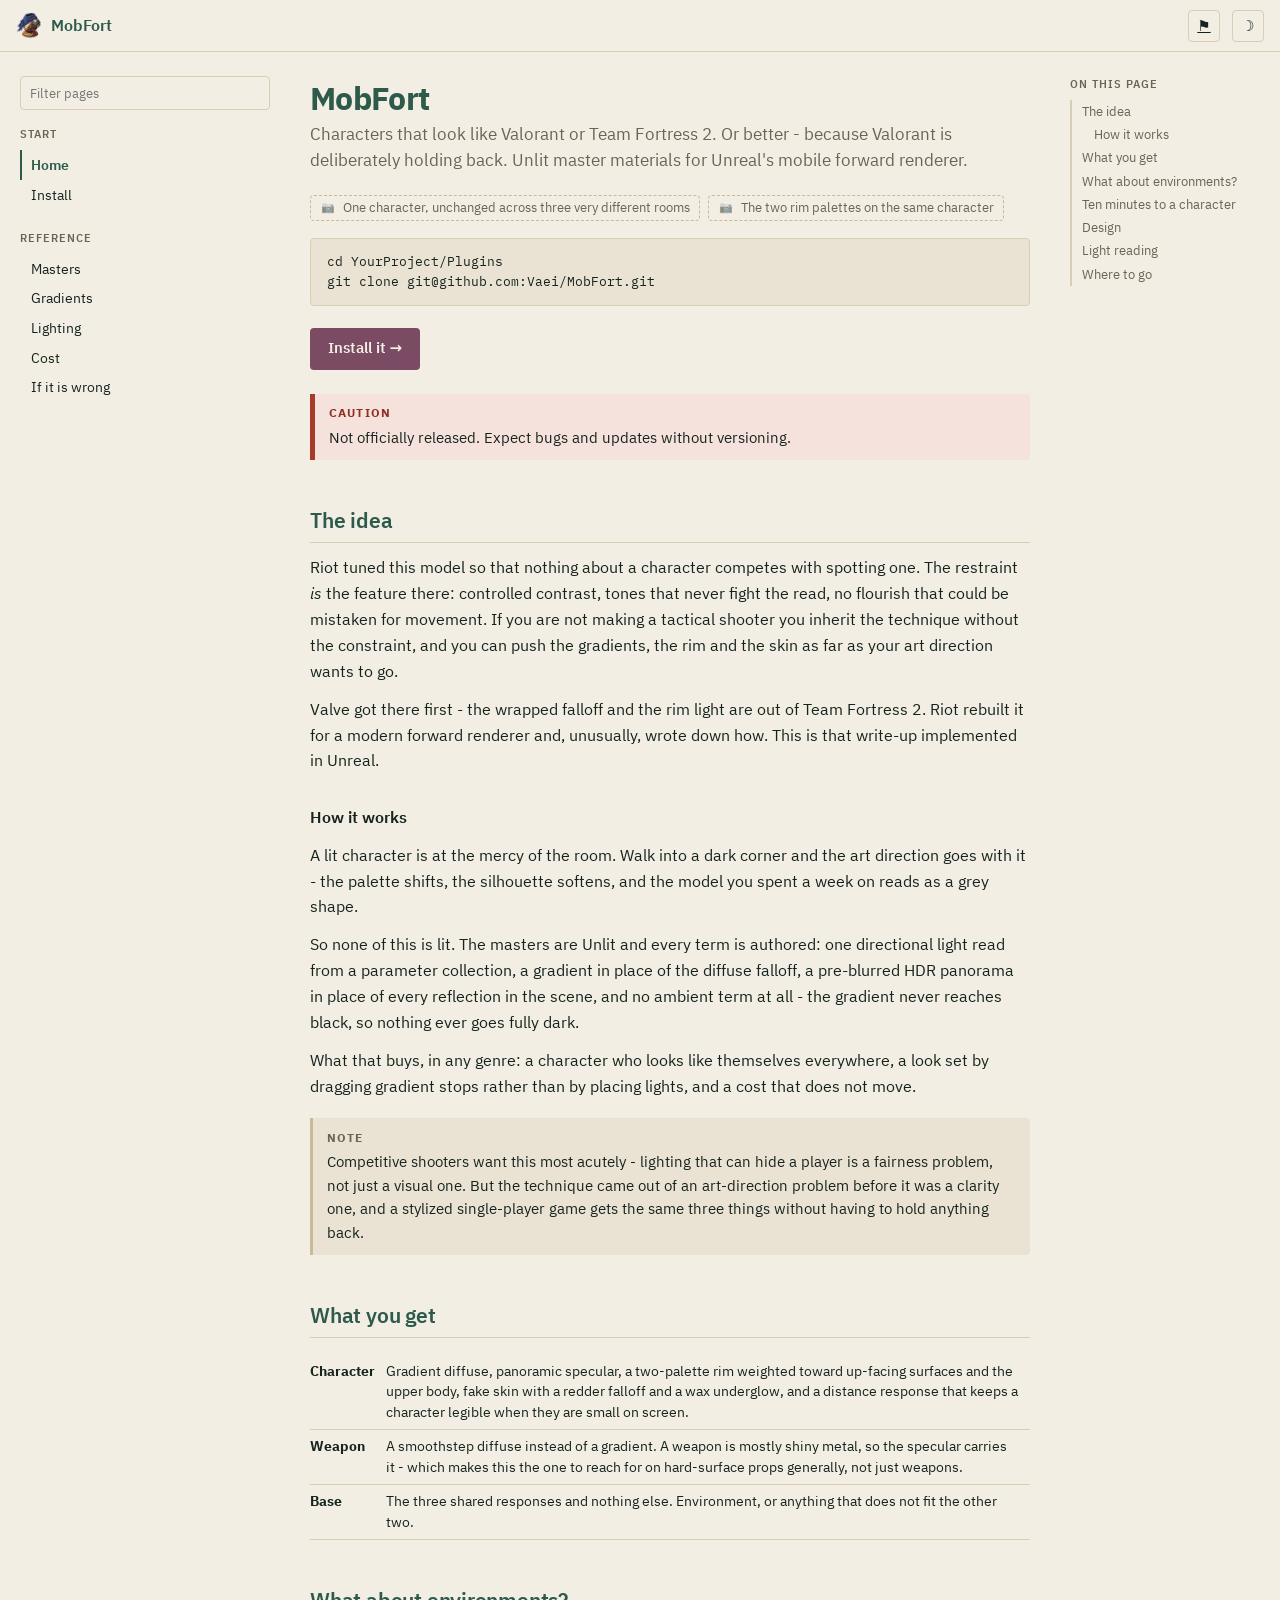
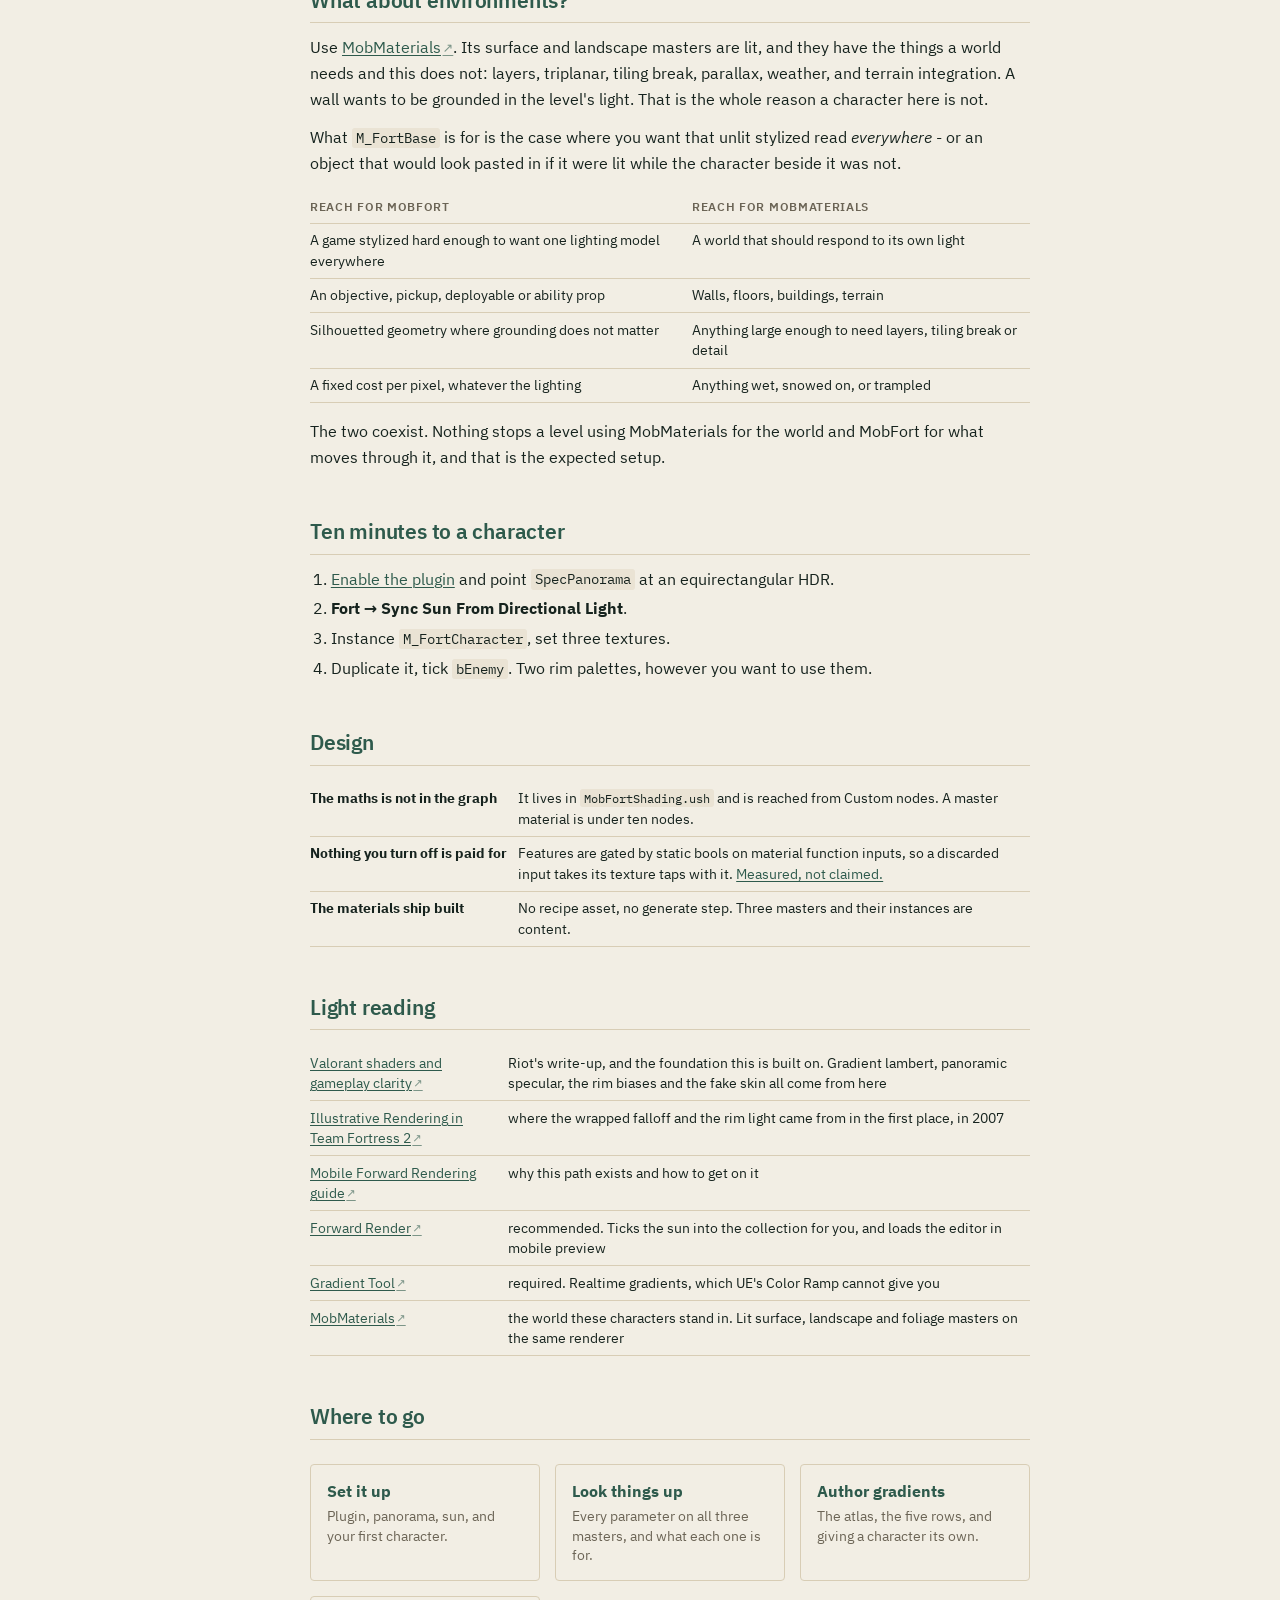
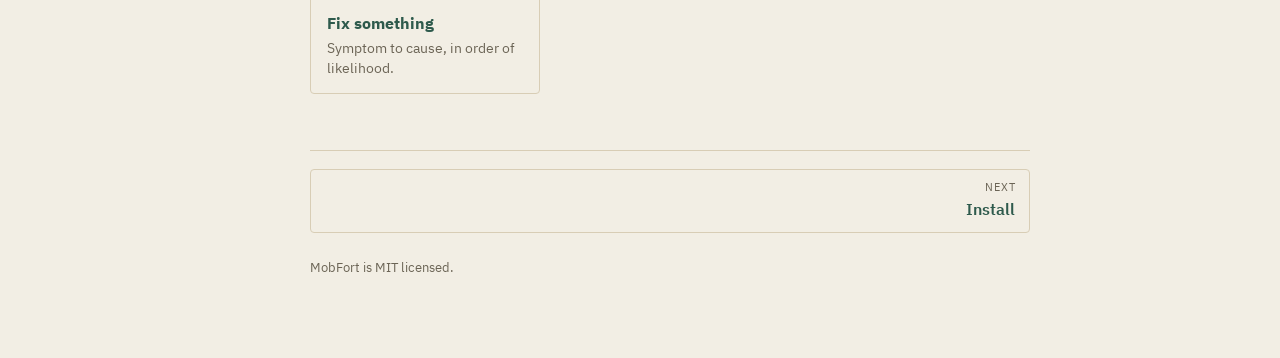
==== docs/index.html @ 9f0557b2 "first commit" ====
<!doctype html>
<html lang="en">
<head>
<meta charset="utf-8">
<meta name="viewport" content="width=device-width,initial-scale=1">
<title>MobFort</title>
<link rel="icon" href="assets/icon.png">
<link rel="stylesheet" href="assets/docs.css">
<script>try{var t=localStorage.getItem('mob-theme');document.documentElement.dataset.theme=t||(matchMedia('(prefers-color-scheme:dark)').matches?'dark':'light')}catch(e){}</script>
<script src="assets/site.js" defer></script>
<script src="assets/docs.js" defer></script>
</head>
<body>
<main>

<h1>MobFort</h1>
<p class="lede">Characters that look like Valorant or Team Fortress 2. Or better - because Valorant is deliberately holding back. Unlit master materials for Unreal's mobile forward renderer.</p>

<div data-shots="index.hero, index.rim"></div>

<pre><code>cd YourProject/Plugins
git clone git@github.com:Vaei/MobFort.git</code></pre>

<p><a class="cta" href="install.html">Install it &rarr;</a></p>

<div class="caution">
Not officially released. Expect bugs and updates without versioning.
</div>

<h2>The idea</h2>

<p>Riot tuned this model so that nothing about a character competes with spotting one. The restraint <i>is</i> the feature there: controlled contrast, tones that never fight the read, no flourish that could be mistaken for movement. If you are not making a tactical shooter you inherit the technique without the constraint, and you can push the gradients, the rim and the skin as far as your art direction wants to go.</p>

<p>Valve got there first - the wrapped falloff and the rim light are out of Team Fortress 2. Riot rebuilt it for a modern forward renderer and, unusually, wrote down how. This is that write-up implemented in Unreal.</p>

<h3>How it works</h3>

<p>A lit character is at the mercy of the room. Walk into a dark corner and the art direction goes with it - the palette shifts, the silhouette softens, and the model you spent a week on reads as a grey shape.</p>

<p>So none of this is lit. The masters are Unlit and every term is authored: one directional light read from a parameter collection, a gradient in place of the diffuse falloff, a pre-blurred HDR panorama in place of every reflection in the scene, and no ambient term at all - the gradient never reaches black, so nothing ever goes fully dark.</p>

<p>What that buys, in any genre: a character who looks like themselves everywhere, a look set by dragging gradient stops rather than by placing lights, and a cost that does not move.</p>

<div class="note">
Competitive shooters want this most acutely - lighting that can hide a player is a fairness problem, not just a visual one. But the technique came out of an art-direction problem before it was a clarity one, and a stylized single-player game gets the same three things without having to hold anything back.
</div>

<h2>What you get</h2>

<div class="tw"><table>
<tr><td><b>Character</b></td><td>Gradient diffuse, panoramic specular, a two-palette rim weighted toward up-facing surfaces and the upper body, fake skin with a redder falloff and a wax underglow, and a distance response that keeps a character legible when they are small on screen.</td></tr>
<tr><td><b>Weapon</b></td><td>A smoothstep diffuse instead of a gradient. A weapon is mostly shiny metal, so the specular carries it - which makes this the one to reach for on hard-surface props generally, not just weapons.</td></tr>
<tr><td><b>Base</b></td><td>The three shared responses and nothing else. Environment, or anything that does not fit the other two.</td></tr>
</table></div>

<h2>What about environments?</h2>

<p>Use <a href="https://github.com/Vaei/MobMaterials">MobMaterials</a>. Its surface and landscape masters are lit, and they have the things a world needs and this does not: layers, triplanar, tiling break, parallax, weather, and terrain integration. A wall wants to be grounded in the level's light. That is the whole reason a character here is not.</p>

<p>What <code>M_FortBase</code> is for is the case where you want that unlit stylized read <i>everywhere</i> - or an object that would look pasted in if it were lit while the character beside it was not.</p>

<div class="tw"><table class="free">
<thead><tr><th>Reach for MobFort</th><th>Reach for MobMaterials</th></tr></thead>
<tbody>
<tr><td>A game stylized hard enough to want one lighting model everywhere</td><td>A world that should respond to its own light</td></tr>
<tr><td>An objective, pickup, deployable or ability prop</td><td>Walls, floors, buildings, terrain</td></tr>
<tr><td>Silhouetted geometry where grounding does not matter</td><td>Anything large enough to need layers, tiling break or detail</td></tr>
<tr><td>A fixed cost per pixel, whatever the lighting</td><td>Anything wet, snowed on, or trampled</td></tr>
</tbody>
</table></div>

<p>The two coexist. Nothing stops a level using MobMaterials for the world and MobFort for what moves through it, and that is the expected setup.</p>

<h2>Ten minutes to a character</h2>

<ol>
<li><a href="install.html">Enable the plugin</a> and point <code>SpecPanorama</code> at an equirectangular HDR.</li>
<li><b>Fort &rarr; Sync Sun From Directional Light</b>.</li>
<li>Instance <code>M_FortCharacter</code>, set three textures.</li>
<li>Duplicate it, tick <code>bEnemy</code>. Two rim palettes, however you want to use them.</li>
</ol>

<h2>Design</h2>

<div class="tw"><table>
<tr><td><b>The maths is not in the graph</b></td><td>It lives in <code>MobFortShading.ush</code> and is reached from Custom nodes. A master material is under ten nodes.</td></tr>
<tr><td><b>Nothing you turn off is paid for</b></td><td>Features are gated by static bools on material function inputs, so a discarded input takes its texture taps with it. <a href="performance.html">Measured, not claimed.</a></td></tr>
<tr><td><b>The materials ship built</b></td><td>No recipe asset, no generate step. Three masters and their instances are content.</td></tr>
</table></div>

<h2>Light reading</h2>

<div class="tw"><table class="free">
<tr><td><a href="https://technology.riotgames.com/news/valorant-shaders-and-gameplay-clarity">Valorant shaders and gameplay clarity</a></td><td>Riot's write-up, and the foundation this is built on. Gradient lambert, panoramic specular, the rim biases and the fake skin all come from here</td></tr>
<tr><td><a href="https://steamcdn-a.akamaihd.net/apps/valve/2007/NPAR07_IllustrativeRenderingInTeamFortress2.pdf">Illustrative Rendering in Team Fortress 2</a></td><td>where the wrapped falloff and the rim light came from in the first place, in 2007</td></tr>
<tr><td><a href="https://blog.daftsoftware.com/unreal-perf-maxing/">Mobile Forward Rendering guide</a></td><td>why this path exists and how to get on it</td></tr>
<tr><td><a href="https://github.com/Vaei/ForwardRender">Forward Render</a></td><td>recommended. Ticks the sun into the collection for you, and loads the editor in mobile preview</td></tr>
<tr><td><a href="https://github.com/Vaei/GradientTool">Gradient Tool</a></td><td>required. Realtime gradients, which UE's Color Ramp cannot give you</td></tr>
<tr><td><a href="https://github.com/Vaei/MobMaterials">MobMaterials</a></td><td>the world these characters stand in. Lit surface, landscape and foliage masters on the same renderer</td></tr>
</table></div>

<h2>Where to go</h2>

<div class="doors">
<a class="door" href="install.html"><b>Set it up</b><span>Plugin, panorama, sun, and your first character.</span></a>
<a class="door" href="masters.html"><b>Look things up</b><span>Every parameter on all three masters, and what each one is for.</span></a>
<a class="door" href="gradients.html"><b>Author gradients</b><span>The atlas, the five rows, and giving a character its own.</span></a>
<a class="door" href="troubleshooting.html"><b>Fix something</b><span>Symptom to cause, in order of likelihood.</span></a>
</div>

</main>
</body>
</html>
---- docs/assets/docs.css ----
/* Copyright (c) Jared Taylor. All Rights Reserved */

/* IBM Plex, Latin subset, SIL OFL 1.1 - see fonts/OFL.txt.
   Shipped rather than fetched, because the site has to work from file:// with no network. */
@font-face { font-family: Plex; font-style: normal; font-weight: 400; font-display: swap; src: url(fonts/IBMPlexSans-Regular.woff2) format('woff2'); }
@font-face { font-family: Plex; font-style: italic; font-weight: 400; font-display: swap; src: url(fonts/IBMPlexSans-Italic.woff2) format('woff2'); }
@font-face { font-family: Plex; font-style: normal; font-weight: 500; font-display: swap; src: url(fonts/IBMPlexSans-Medium.woff2) format('woff2'); }
@font-face { font-family: Plex; font-style: normal; font-weight: 600; font-display: swap; src: url(fonts/IBMPlexSans-SemiBold.woff2) format('woff2'); }
@font-face { font-family: Plex; font-style: normal; font-weight: 700; font-display: swap; src: url(fonts/IBMPlexSans-Bold.woff2) format('woff2'); }
@font-face { font-family: PlexMono; font-style: normal; font-weight: 400; font-display: swap; src: url(fonts/IBMPlexMono-Regular.woff2) format('woff2'); }
@font-face { font-family: PlexMono; font-style: normal; font-weight: 600; font-display: swap; src: url(fonts/IBMPlexMono-SemiBold.woff2) format('woff2'); }

/* Palette roles. Paper is the page, ink is the text, pine is structure,
   sand fills the gaps, plum is spent once per page on the action worth clicking. */
:root {
	--paper: #F2EEE4;
	--ink: #16231E;
	--pine: #2E5A4C;
	--sand: #C9B99B;
	--plum: #7B4A63;

	--c-page: var(--paper);
	--c-text: var(--ink);
	--c-struct: var(--pine);
	--c-action: var(--plum);
	--line: #D8CDB5;
	--dim: #6B6455;
	--fill: #EAE3D4;
	--fill-deep: #E1D8C5;

	/* A severity ramp: sand, pine, plum, then two that leave the palette because
	   a hazard reading as structure is a hazard nobody stops at. */
	--plum-ink: #6B3F55;
	--plum-fill: #EFE4E8;
	--amber: #B57A16;
	--amber-ink: #8A5C10;
	--amber-fill: #F6EAD1;
	--rust: #A83A2C;
	--rust-ink: #8E2F23;
	--rust-fill: #F6E2DD;

	--rail: 250px;
	--toc: 190px;
	--measure: 74ch;
	--radius: 4px;
	--mono: PlexMono, ui-monospace, "Cascadia Mono", "SF Mono", Menlo, Consolas, monospace;
	--sans: Plex, ui-sans-serif, system-ui, "Segoe UI", Roboto, sans-serif;
}

:root[data-theme="dark"] {
	--c-page: #16231E;
	--c-text: #F2EEE4;
	--c-struct: #5E9C86;
	--c-action: #C08BA5;
	--line: #2C4038;
	--dim: #9A907C;
	--fill: #1C2C26;
	--fill-deep: #22352D;

	--plum-ink: #C08BA5;
	--plum-fill: #2A1F26;
	--amber: #D9A441;
	--amber-ink: #E0B25C;
	--amber-fill: #2C2617;
	--rust: #E0736A;
	--rust-ink: #E88A80;
	--rust-fill: #2E1E1C;
}

*, *::before, *::after { box-sizing: border-box; }

html { scroll-behavior: smooth; scroll-padding-top: 5rem; }
@media (prefers-reduced-motion: reduce) { html { scroll-behavior: auto; } }

body {
	margin: 0;
	background: var(--c-page);
	color: var(--c-text);
	font: 400 16px/1.62 var(--sans);
	-webkit-text-size-adjust: 100%;
}

/* ---------------------------------------------------------------- header */

.top {
	position: sticky;
	top: 0;
	z-index: 40;
	display: flex;
	align-items: center;
	gap: .75rem;
	height: 3.25rem;
	padding: 0 1rem;
	background: var(--c-page);
	border-bottom: 1px solid var(--line);
}

.top a.brand {
	display: flex;
	align-items: center;
	gap: .5rem;
	font-weight: 600;
	letter-spacing: -.01em;
	color: var(--c-struct);
	text-decoration: none;
}

.top .brand img { width: 27px; height: 27px; }
.top .spacer { flex: 1; }

.iconbtn {
	display: inline-flex;
	align-items: center;
	justify-content: center;
	width: 2rem;
	height: 2rem;
	padding: 0;
	border: 1px solid var(--line);
	border-radius: var(--radius);
	background: transparent;
	color: var(--c-text);
	font: inherit;
	font-size: 15px;
	line-height: 1;
	cursor: pointer;
}

.iconbtn:hover { background: var(--fill); border-color: var(--c-struct); }
.iconbtn.menu { display: none; }

/* ---------------------------------------------------------------- layout */

.shell {
	display: grid;
	grid-template-columns: var(--rail) minmax(0, 1fr) var(--toc);
	gap: 0 2.5rem;
	max-width: 1500px;
	margin: 0 auto;
	padding: 0 1.25rem;
	align-items: start;
}

nav.rail, aside.toc {
	position: sticky;
	top: 3.25rem;
	max-height: calc(100vh - 3.25rem);
	overflow-y: auto;
	padding: 1.5rem 0 3rem;
	scrollbar-width: thin;
}

main {
	min-width: 0;
	max-width: var(--measure);
	padding: 1.75rem 0 5rem;
}

/* ------------------------------------------------------------------ rail */

.rail .filter {
	width: 100%;
	margin-bottom: 1rem;
	padding: .35rem .55rem;
	border: 1px solid var(--line);
	border-radius: var(--radius);
	background: var(--c-page);
	color: var(--c-text);
	font: inherit;
	font-size: 13px;
}

.rail .filter:focus { outline: 2px solid var(--c-struct); outline-offset: 1px; }

.rail h6 {
	margin: 1.25rem 0 .4rem;
	color: var(--dim);
	font-size: 11px;
	font-weight: 600;
	letter-spacing: .09em;
	text-transform: uppercase;
}

.rail h6:first-of-type { margin-top: 0; }

.rail a {
	display: block;
	padding: .22rem .55rem;
	border-left: 2px solid transparent;
	color: var(--c-text);
	font-size: 14px;
	text-decoration: none;
}

.rail a:hover { background: var(--fill); }
.rail a.here { border-left-color: var(--c-struct); color: var(--c-struct); font-weight: 600; }
.rail a.hidden { display: none; }

/* ------------------------------------------------------------------- toc */

.toc strong {
	display: block;
	margin-bottom: .4rem;
	color: var(--dim);
	font-size: 11px;
	font-weight: 600;
	letter-spacing: .09em;
	text-transform: uppercase;
}

.toc a {
	display: block;
	padding: .16rem 0 .16rem .6rem;
	border-left: 2px solid var(--line);
	color: var(--dim);
	font-size: 13px;
	line-height: 1.4;
	text-decoration: none;
}

.toc a.sub { padding-left: 1.4rem; }
.toc a:hover { color: var(--c-text); }
.toc a.here { border-left-color: var(--c-struct); color: var(--c-struct); }

/* ------------------------------------------------------------- type */

main h1 {
	margin: 0 0 .35rem;
	color: var(--c-struct);
	font-size: 2rem;
	font-weight: 700;
	line-height: 1.15;
	letter-spacing: -.02em;
}

main h2 {
	margin: 2.75rem 0 .75rem;
	padding-bottom: .3rem;
	border-bottom: 1px solid var(--line);
	color: var(--c-struct);
	font-size: 1.3rem;
	font-weight: 600;
	letter-spacing: -.01em;
}

main h3 {
	margin: 1.85rem 0 .5rem;
	font-size: 1.03rem;
	font-weight: 600;
}

main h2 a.anchor, main h3 a.anchor {
	margin-left: .4rem;
	color: var(--line);
	font-weight: 400;
	text-decoration: none;
	opacity: 0;
}

main h2:hover a.anchor, main h3:hover a.anchor { opacity: 1; }

main p, main li { max-width: var(--measure); }
main p { margin: .75rem 0; }
main ul, main ol { margin: .75rem 0; padding-left: 1.3rem; }
main li { margin: .25rem 0; }
main li > ul, main li > ol { margin: .25rem 0; }

.lede {
	margin: 0 0 1.25rem;
	color: var(--dim);
	font-size: 1.06rem;
	line-height: 1.5;
}

main a { color: var(--c-struct); text-decoration-thickness: 1px; text-underline-offset: 2px; }
main a:hover { text-decoration-thickness: 2px; }

main a[href^="http"]::after {
	content: "\2197";
	margin-left: .12em;
	font-size: .8em;
	vertical-align: .1em;
	opacity: .6;
}

code {
	padding: .08em .3em;
	border-radius: 3px;
	background: var(--fill);
	color: var(--c-text);
	font-family: var(--mono);
	font-size: .875em;
	word-break: break-word;
}

pre {
	margin: 1rem 0;
	padding: .8rem 1rem;
	overflow-x: auto;
	border: 1px solid var(--line);
	border-radius: var(--radius);
	background: var(--fill);
	font-family: var(--mono);
	font-size: 13px;
	line-height: 1.55;
}

pre code { padding: 0; background: none; font-size: inherit; }

hr { margin: 2.5rem 0; border: 0; border-top: 1px solid var(--line); }

kbd {
	padding: .1em .35em;
	border: 1px solid var(--line);
	border-bottom-width: 2px;
	border-radius: 3px;
	background: var(--fill);
	font-family: var(--mono);
	font-size: .8em;
}

/* ----------------------------------------------------------------- table */

.tw { margin: 1rem 0; overflow-x: auto; }

table {
	width: 100%;
	border-collapse: collapse;
	font-size: 14px;
	line-height: 1.45;
}

th {
	background: var(--c-page);
	color: var(--dim);
	font-size: 11.5px;
	font-weight: 600;
	letter-spacing: .06em;
	text-align: left;
	text-transform: uppercase;
	white-space: nowrap;
}

th, td {
	padding: .42rem .7rem .42rem 0;
	border-bottom: 1px solid var(--line);
	vertical-align: top;
}

td:first-child { white-space: nowrap; }
td.wrap:first-child, table.free td:first-child { white-space: normal; }
tbody tr:hover { background: var(--fill); }

/* --------------------------------------------------------------- callout */

.note, .tip, .important, .warn, .caution {
	margin: 1.15rem 0;
	padding: .65rem .9rem;
	border-left: 3px solid var(--c-struct);
	border-radius: 0 var(--radius) var(--radius) 0;
	background: var(--fill);
	font-size: 14.5px;
}

.note > :first-child, .tip > :first-child,
.important > :first-child, .warn > :first-child, .caution > :first-child { margin-top: 0; }
.note > :last-child, .tip > :last-child,
.important > :last-child, .warn > :last-child, .caution > :last-child { margin-bottom: 0; }

.note::before, .tip::before, .important::before, .warn::before, .caution::before {
	display: block;
	margin-bottom: .2rem;
	color: var(--c-struct);
	font-size: 11.5px;
	font-weight: 700;
	letter-spacing: .09em;
	text-transform: uppercase;
}

.note::before { content: "Note"; }
.tip::before { content: "Tip"; }
.important::before { content: "Important"; }
.warn::before { content: "Warning"; }
.caution::before { content: "Caution"; }

/* Quietest of the five: this is context, not instruction. */
.note { border-left-color: var(--sand); background: var(--fill); }
.note::before { color: var(--dim); }

.tip { border-left-color: var(--c-struct); background: var(--fill); }
.tip::before { color: var(--c-struct); }

.important { border-left-color: var(--c-action); background: var(--plum-fill); }
.important::before { color: var(--plum-ink); }

/* Warning and caution leave the palette on purpose. A hazard that reads as structure
   is a hazard nobody stops at. */
.warn { border-left-color: var(--amber); background: var(--amber-fill); }
.warn::before { color: var(--amber-ink); }
.caution { border-left-color: var(--rust); background: var(--rust-fill); border-left-width: 5px; }
.caution::before { color: var(--rust-ink); }

/* The sandy code wash fights a tinted callout, so tint it from the callout instead. */
.note code, .tip code, .important code, .warn code, .caution code {
	background: color-mix(in srgb, var(--c-text) 8%, transparent);
}

/* ------------------------------------------------------------------- cta */

/* Plum, once per page. The thing you actually want clicked. */
.cta {
	display: inline-block;
	margin: .35rem .5rem .35rem 0;
	padding: .55rem 1.1rem;
	border-radius: var(--radius);
	background: var(--c-action);
	color: var(--paper);
	font-size: 15px;
	font-weight: 600;
	text-decoration: none;
}

:root[data-theme="dark"] .cta { color: var(--ink); }
.cta:hover { filter: brightness(1.08); text-decoration: none; }
.cta::after { display: none !important; }

/* ----------------------------------------------------------------- doors */

.doors { display: grid; grid-template-columns: repeat(auto-fit, minmax(200px, 1fr)); gap: .9rem; margin: 1.5rem 0; }

.door {
	display: block;
	padding: .9rem 1rem;
	border: 1px solid var(--line);
	border-radius: var(--radius);
	color: inherit;
	text-decoration: none;
}

.door:hover { border-color: var(--c-struct); background: var(--fill); }
.door b { display: block; color: var(--c-struct); font-size: 1rem; }
.door span { display: block; margin-top: .15rem; color: var(--dim); font-size: 13.5px; line-height: 1.45; }

/* ---------------------------------------------------------------- figures */

.shots { display: flex; flex-wrap: wrap; gap: .5rem; margin: 1.1rem 0; }
.shot { margin: 1.1rem 0; }
.shots .shot { margin: 0; }

.shot-chip {
	position: relative;
	display: inline-flex;
	align-items: center;
	gap: .5rem;
	max-width: 100%;
	padding: 0;
	border: 1px solid var(--line);
	border-radius: var(--radius);
	background: var(--fill);
	color: var(--c-text);
	font: inherit;
	text-align: left;
	cursor: pointer;
	overflow: hidden;
}

.shot-chip:hover { border-color: var(--c-struct); }
.shot-chip img { display: block; height: 78px; width: auto; max-width: 220px; object-fit: cover; }
.shot-chip .cap { padding: .3rem .7rem .3rem 0; font-size: 13px; line-height: 1.35; color: var(--dim); max-width: 26ch; }
.shot-chip .badge {
	position: absolute;
	margin: .3rem;
	padding: 0 .3rem;
	border-radius: 3px;
	background: var(--c-action);
	color: var(--paper);
	font-size: 10px;
	font-weight: 700;
	letter-spacing: .06em;
}

.shot-chip.wanted {
	border-style: dashed;
	border-color: var(--sand);
	background: transparent;
	color: var(--dim);
	padding: .18rem .6rem;
	font-size: 12.5px;
	line-height: 1.4;
	cursor: default;
}

.shot-chip.wanted::before { content: "\1F4F7"; opacity: .5; font-size: 11px; }
.shot-chip.wanted .cap { padding: 0; max-width: none; }
.shot-chip.wanted:hover { border-color: var(--sand); }

/* -------------------------------------------------------------- lightbox */

.lb {
	position: fixed;
	inset: 0;
	z-index: 100;
	display: none;
	flex-direction: column;
	background: color-mix(in srgb, var(--ink) 93%, transparent);
}

.lb.open { display: flex; }

.lb-bar {
	display: flex;
	align-items: center;
	gap: .6rem;
	padding: .5rem .9rem;
	color: var(--paper);
	font-size: 13.5px;
}

.lb-bar .spacer { flex: 1; }
.lb-bar button {
	border: 1px solid color-mix(in srgb, var(--paper) 35%, transparent);
	border-radius: var(--radius);
	background: transparent;
	color: var(--paper);
	font: inherit;
	padding: .15rem .55rem;
	cursor: pointer;
}
.lb-bar button:hover { background: color-mix(in srgb, var(--paper) 15%, transparent); }

.lb-stage {
	flex: 1;
	display: grid;
	place-items: center;
	min-height: 0;
	padding: 0 .75rem 1rem;
	overflow: auto;
}

.lb-stage img, .lb-stage video, .lb-stage iframe { display: block; max-width: 100%; max-height: 100%; border-radius: var(--radius); }
.lb-stage.actual { place-items: start; }
.lb-stage.actual img { max-width: none; max-height: none; cursor: zoom-out; }
.lb-stage img { cursor: zoom-in; }

.lb-cap { padding: 0 1rem .9rem; color: var(--sand); font-size: 13.5px; text-align: center; }

/* before / after */
.cmp { position: relative; overflow: hidden; max-width: 100%; max-height: 100%; }
.cmp img { display: block; max-width: 100%; max-height: 100%; }
.cmp .after { position: absolute; inset: 0; width: 100%; height: 100%; object-fit: contain; clip-path: inset(0 0 0 50%); }
.cmp .handle { position: absolute; top: 0; bottom: 0; left: 50%; width: 2px; background: var(--paper); cursor: ew-resize; }
.cmp .handle::after {
	content: "\2194";
	position: absolute;
	top: 50%;
	left: 50%;
	transform: translate(-50%, -50%);
	width: 1.8rem;
	height: 1.8rem;
	display: grid;
	place-items: center;
	border-radius: 50%;
	background: var(--paper);
	color: var(--ink);
	font-size: 13px;
}

.cmp .tagl, .cmp .tagr {
	position: absolute;
	bottom: .5rem;
	padding: .1rem .45rem;
	border-radius: 3px;
	background: color-mix(in srgb, var(--ink) 70%, transparent);
	color: var(--paper);
	font-size: 11px;
	letter-spacing: .05em;
	text-transform: uppercase;
}
.cmp .tagl { left: .5rem; }
.cmp .tagr { right: .5rem; }

/* -------------------------------------------------------------- pagenav */

.pagenav {
	display: flex;
	gap: .75rem;
	margin-top: 3.5rem;
	padding-top: 1.1rem;
	border-top: 1px solid var(--line);
}

.pagenav a {
	flex: 1;
	padding: .6rem .85rem;
	border: 1px solid var(--line);
	border-radius: var(--radius);
	color: inherit;
	text-decoration: none;
}

.pagenav a:hover { border-color: var(--c-struct); }
.pagenav a small { display: block; color: var(--dim); font-size: 11px; letter-spacing: .08em; text-transform: uppercase; }
.pagenav a b { color: var(--c-struct); font-weight: 600; }
.pagenav a.next { text-align: right; }

.foot { margin-top: 1.5rem; color: var(--dim); font-size: 12.5px; }
.foot a { color: var(--dim); }

/* ------------------------------------------------------------ shots page */

.state-have { color: var(--c-struct); font-weight: 600; }
.state-want { color: var(--dim); }

/* ------------------------------------------------------------ responsive */

@media (max-width: 1240px) {
	.shell { grid-template-columns: var(--rail) minmax(0, 1fr); }
	aside.toc { display: none; }
}

@media (max-width: 900px) {
	.shell { grid-template-columns: minmax(0, 1fr); padding: 0 1rem; }
	.iconbtn.menu { display: inline-flex; }
	nav.rail {
		display: none;
		position: fixed;
		top: 3.25rem;
		left: 0;
		bottom: 0;
		z-index: 30;
		width: min(280px, 84vw);
		max-height: none;
		padding: 1rem 1rem 3rem;
		background: var(--c-page);
		border-right: 1px solid var(--line);
	}
	nav.rail.open { display: block; }
	main { padding-top: 1.25rem; }
	main h1 { font-size: 1.6rem; }
}
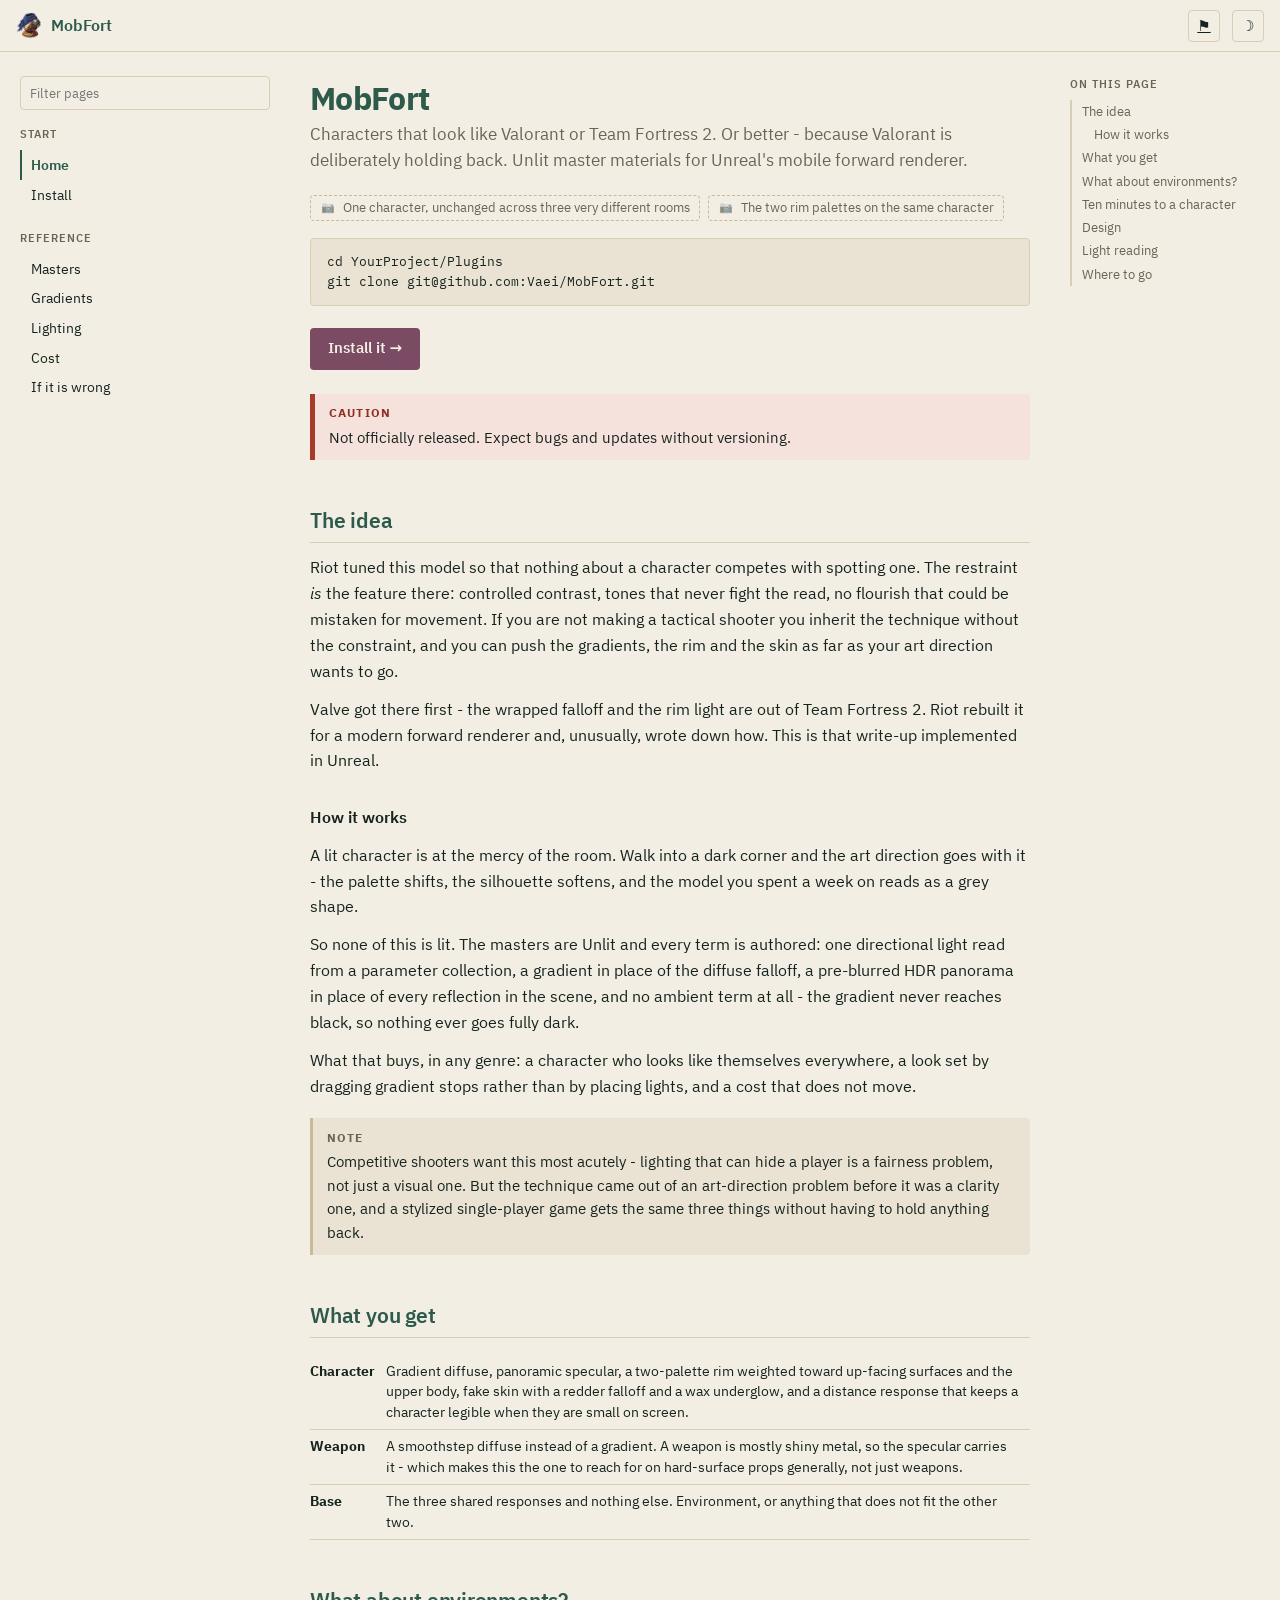
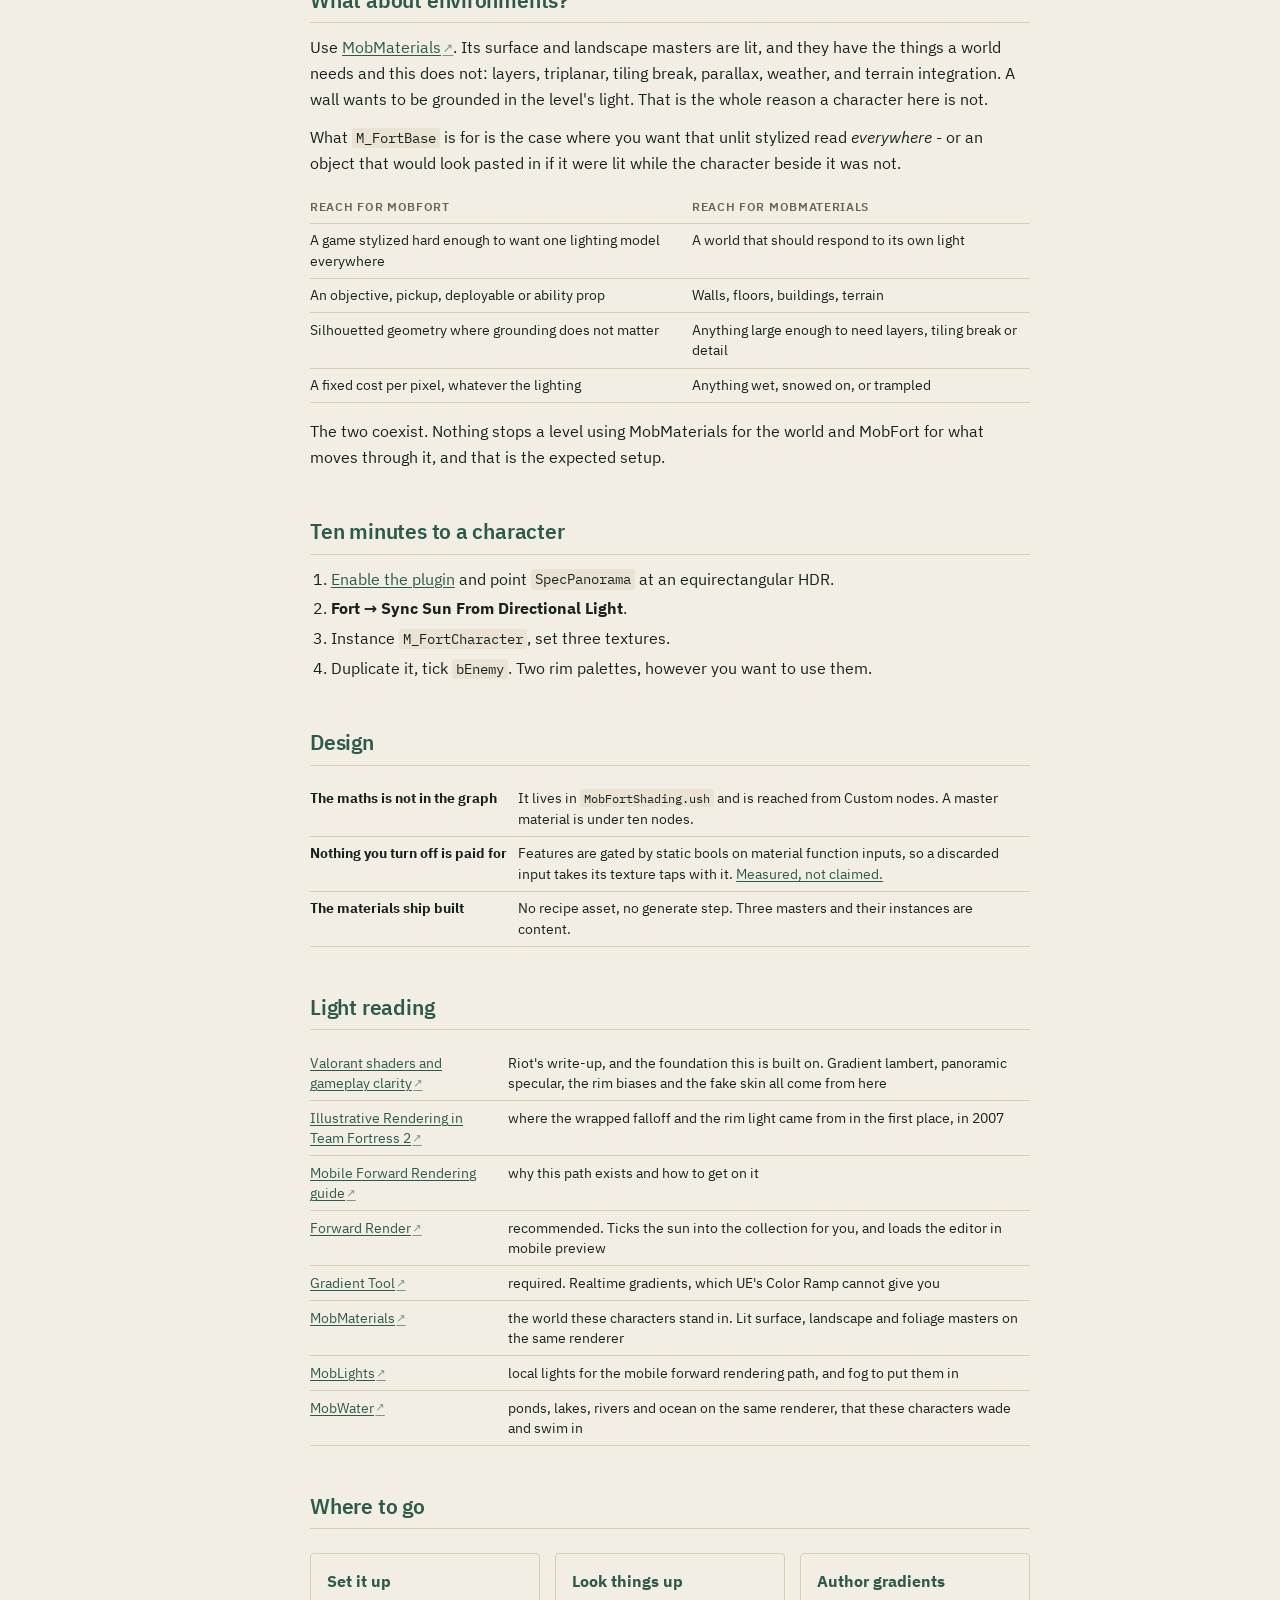
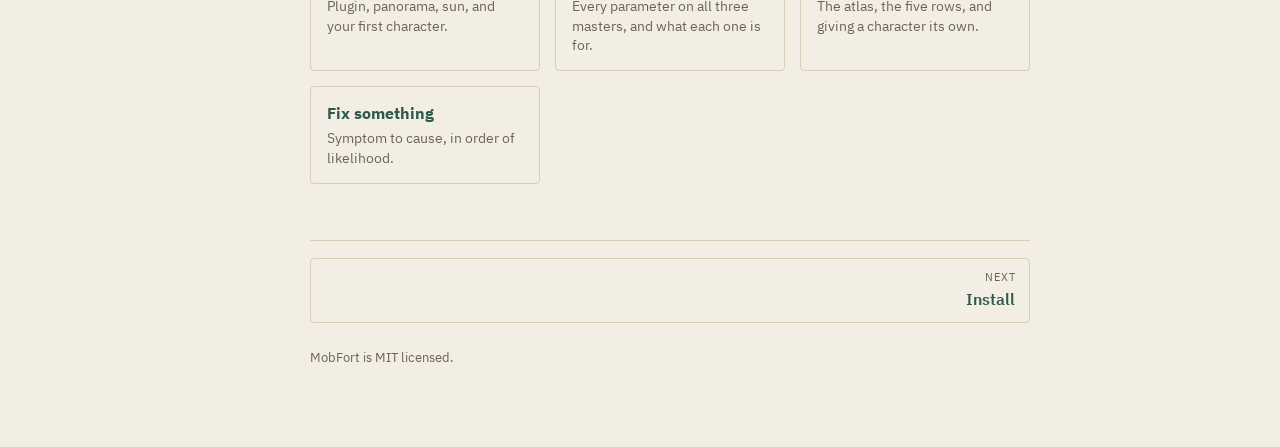
==== commit 2b210cdb: "Wetness, sky yaw and per-character area lighting Wetness moves to custom primitive data 6 and 7, off" ====
--- a/docs/index.html
+++ b/docs/index.html
@@ -97,6 +97,8 @@
 <tr><td><a href="https://github.com/Vaei/ForwardRender">Forward Render</a></td><td>recommended. Ticks the sun into the collection for you, and loads the editor in mobile preview</td></tr>
 <tr><td><a href="https://github.com/Vaei/GradientTool">Gradient Tool</a></td><td>required. Realtime gradients, which UE's Color Ramp cannot give you</td></tr>
 <tr><td><a href="https://github.com/Vaei/MobMaterials">MobMaterials</a></td><td>the world these characters stand in. Lit surface, landscape and foliage masters on the same renderer</td></tr>
+<tr><td><a href="https://github.com/Vaei/MobLights">MobLights</a></td><td>local lights for the mobile forward rendering path, and fog to put them in</td></tr>
+<tr><td><a href="https://github.com/Vaei/MobWater">MobWater</a></td><td>ponds, lakes, rivers and ocean on the same renderer, that these characters wade and swim in</td></tr>
 </table></div>
 
 <h2>Where to go</h2>
